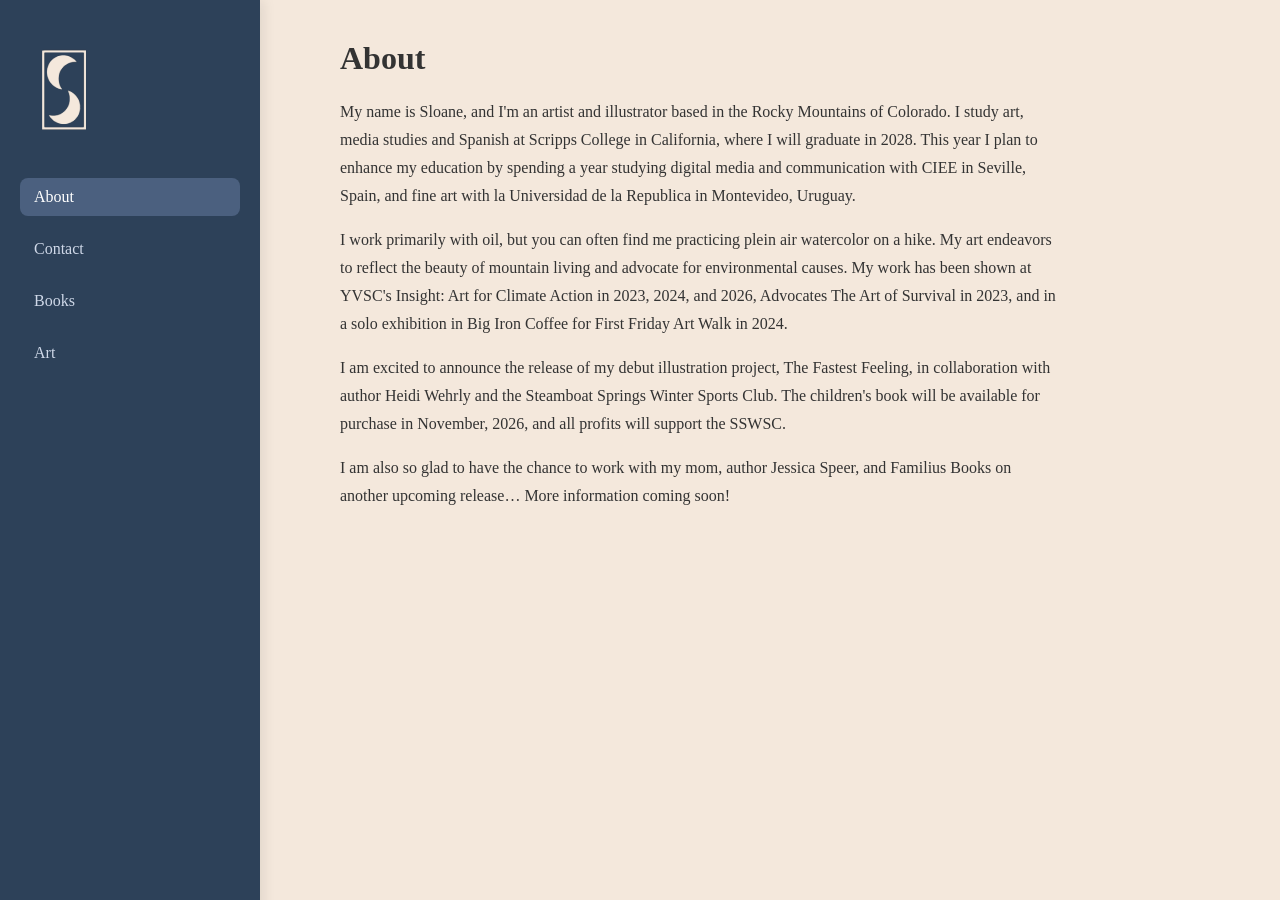
==== about.html @ 622c934f "idek" ====
<!DOCTYPE html>
<html lang="en">
<head>
    <meta charset="UTF-8">
    <meta name="viewport" content="width=device-width, initial-scale=1.0">
    <title>ABOUT</title>
    <link rel="stylesheet" href="style.css">
</head>
<body>
    <div class="page-container">
        <aside class="sidebar">
            <a href="index.html" class="logo-link">
                <img src="Assets/Untitled design.svg" alt="Logo" class="logo-img">
            </a>
            <nav>
                <a href="about.html" class="active">About</a>
                <a href="contact.html">Contact</a>
                <a href="books.html">Books</a>
                <a href="art.html">Art</a>
            </nav>
        </aside>
        <main class="content">
            <h1>About</h1>
            <p>
My name is Sloane, and I'm an artist and illustrator based in the Rocky Mountains of Colorado. I study art, media studies and Spanish at Scripps College in California, where I will graduate in 2028. This year I plan to enhance my education by spending a year studying digital media and communication with CIEE in Seville, Spain, and fine art with la Universidad de la Republica in Montevideo, Uruguay. 
</p>
 <p>
I work primarily with oil, but you can often find me practicing plein air watercolor on a hike. My art endeavors to reflect the beauty of mountain living and advocate for environmental causes. My work has been shown at YVSC's Insight: Art for Climate Action in 2023, 2024, and 2026, Advocates The Art of Survival in 2023, and in a solo exhibition in Big Iron Coffee for First Friday Art Walk in 2024. 
</p>
 <p>
 I am excited to announce the release of my debut illustration project, The Fastest Feeling, in collaboration with author Heidi Wehrly and the Steamboat Springs Winter Sports Club. The children's book will be available for purchase in November, 2026, and all profits will support the SSWSC. 
</p>
 <p>
I am also so glad to have the chance to work with my mom, author Jessica Speer, and Familius Books on another upcoming release… More information coming soon! 
</p>
        </main>
    </div>
</body>
</html>
---- style.css ----
body {
    margin: 0;
    font-family: Georgia, serif;
    background-color: #f4e8dc;
    color: #333;
}

.page-container {
    display: flex;
    min-height: 100vh;
}

.page-container {
    position: relative;
}

.sidebar {
    width: 220px;
    position: fixed;
    top: 0;
    left: 0;
    height: 100vh;
    background: #2d4159;
    color: #f4f4f4;
    padding: 30px 20px;
    box-shadow: 4px 0 12px rgba(0, 0, 0, 0.08);
    z-index: 10;
}

.logo-link {
    display: block;
    margin-bottom: 24px;
    margin-left: -20px;
    text-decoration: none;
}

.logo-img {
    width: 100px;
    height: 100px;
    object-fit: contain;
    border-radius: 12px;
    transition: filter 0.2s ease;
}

.logo-link:hover .logo-img {
    filter: brightness(0) invert(1);
}

.logo-placeholder {
    width: 60px;
    height: 60px;
    background: #f4e8dc;
    color: #2d4159;
    border-radius: 12px;
    display: flex;
    align-items: center;
    justify-content: center;
    font-size: 1.8rem;
    font-weight: 700;
    letter-spacing: -0.02em;
}

.sidebar h2 {
    margin: 0 0 24px;
    font-size: 1.3rem;
    letter-spacing: 0.04em;
}

.sidebar h2 a {
    color: inherit;
    text-decoration: none;
}

.sidebar h2 a:hover {
    color: #ffffff;
}

.sidebar nav {
    display: flex;
    flex-direction: column;
    gap: 14px;
}

.sidebar a {
    color: #cfd8e8;
    text-decoration: none;
    padding: 10px 14px;
    border-radius: 8px;
    transition: background 0.2s ease, color 0.2s ease;
}

.sidebar a:hover,
.sidebar a.active {
    background: #4b607f;
    color: #fff;
}

.logo-link:hover {
    background: transparent !important;
    border-radius: 0 !important;
}

.header-logo {
    position: relative;
    display: block;
    width: calc(100vw - 220px);
    max-width: none;
    height: auto;
    max-height: none;
    object-fit: contain;
    margin: -40px -60px 40px -60px;
}

.content {
    flex: 1;
    padding: 40px 60px;
    margin-left: 280px;
    max-width: calc(100% - 280px);
}

.content h1 {
    margin-top: 0;
    font-size: 2rem;
}

.content p {
    line-height: 1.75;
    max-width: 720px;
}

.collage {
    margin-top: -80px;
}

.collage h2 {
    font-size: 2rem;
    margin-bottom: 22px;
    font-family: 'CocogooseBlock', Georgia, serif;
    letter-spacing: 0.02em;
}

.collage-grid {
    display: grid;
    grid-template-columns: repeat(4, minmax(0, 1fr));
    grid-auto-rows: 375px;
    gap: 28px;
}

.collage-item {
    border-radius: 18px;
    overflow: hidden;
    background: #f4e8dc;
}

.collage-item img {
    width: 100%;
    height: 100%;
    object-fit: contain;
    display: block;
}

.rotate-270 {
    transform: rotate(270deg);
    transform-origin: center;
}

.collage-item.span-2x2 {
    grid-column: span 2;
    grid-row: span 2;
}

.collage-item.span-2x1 {
    grid-column: span 2;
}

.collage-item.span-1x2 {
    grid-row: span 2;
}

@media (max-width: 1200px) {
    .collage-grid {
        grid-template-columns: repeat(3, minmax(0, 1fr));
    }
}

@media (max-width: 768px) {
    .collage-grid {
        grid-template-columns: repeat(2, minmax(0, 1fr));
        grid-auto-rows: 240px;
    }
}

.art-grid {
    display: flex;
    flex-direction: column;
    align-items: center;
    gap: 20px;
    margin-top: 15px;
}

.art-card {
    background: transparent;
    border-radius: 0;
    overflow: visible;
    box-shadow: none;
    border: none;
    display: flex;
    flex-direction: column;
    align-items: center;
    width: 100%;
    max-width: 920px;
}

.art-image {
    display: block;
    width: 100%;
}

.art-image img {
    display: block;
    height: auto;
    width: 100%;
    max-width: 100%;
}

.art-meta {
    padding: 16px 0;
    align-self: flex-start;
    text-align: left;
}

.sold-badge {
    display: inline-block;
    margin: 8px 0 12px;
    padding: 6px 14px;
    background: #7a1219;
    color: #f4e8dc;
    border-radius: 999px;
    font-size: 0.95rem;
    letter-spacing: 0.02em;
    font-weight: 600;
}

.available-badge {
    display: inline-block;
    margin: 8px 0 12px;
    padding: 6px 14px;
    background: #333;
    color: #f4e8dc !important;
    border-radius: 999px;
    font-size: 0.95rem;
    letter-spacing: 0.02em;
    font-weight: 600;
}

.art-meta h2 {
    margin: 0 0 12px;
    font-size: 1.1rem;
}

.art-meta p:not(.sold-badge) {
    margin: 6px 0;
    color: #555;
    font-size: 0.95rem;
}

.social-links {
    margin-top: 24px;
}

.social-link {
    display: inline-flex;
    align-items: center;
    justify-content: center;
    width: 48px;
    height: 48px;
    background: #000;
    border-radius: 14px;
    text-decoration: none;
    transition: transform 0.2s ease, box-shadow 0.2s ease, background 0.2s ease;
}

.social-link:hover {
    transform: translateY(-2px);
    box-shadow: 0 8px 20px rgba(0, 0, 0, 0.25);
}

.social-link svg {
    width: 24px;
    height: 24px;
    fill: #fff;
}

@media (max-width: 768px) {
    .page-container {
        flex-direction: column;
    }

    .sidebar {
        position: relative;
        width: 100%;
        height: auto;
        box-shadow: none;
    }

    .content {
        margin-left: 0;
        max-width: 100%;
    }

    .header-logo {
        position: relative;
        top: auto;
        left: auto;
        right: auto;
        height: auto;
        width: 100%;
        margin-left: 0;
        max-height: 160px;
        object-fit: contain;
    }
}
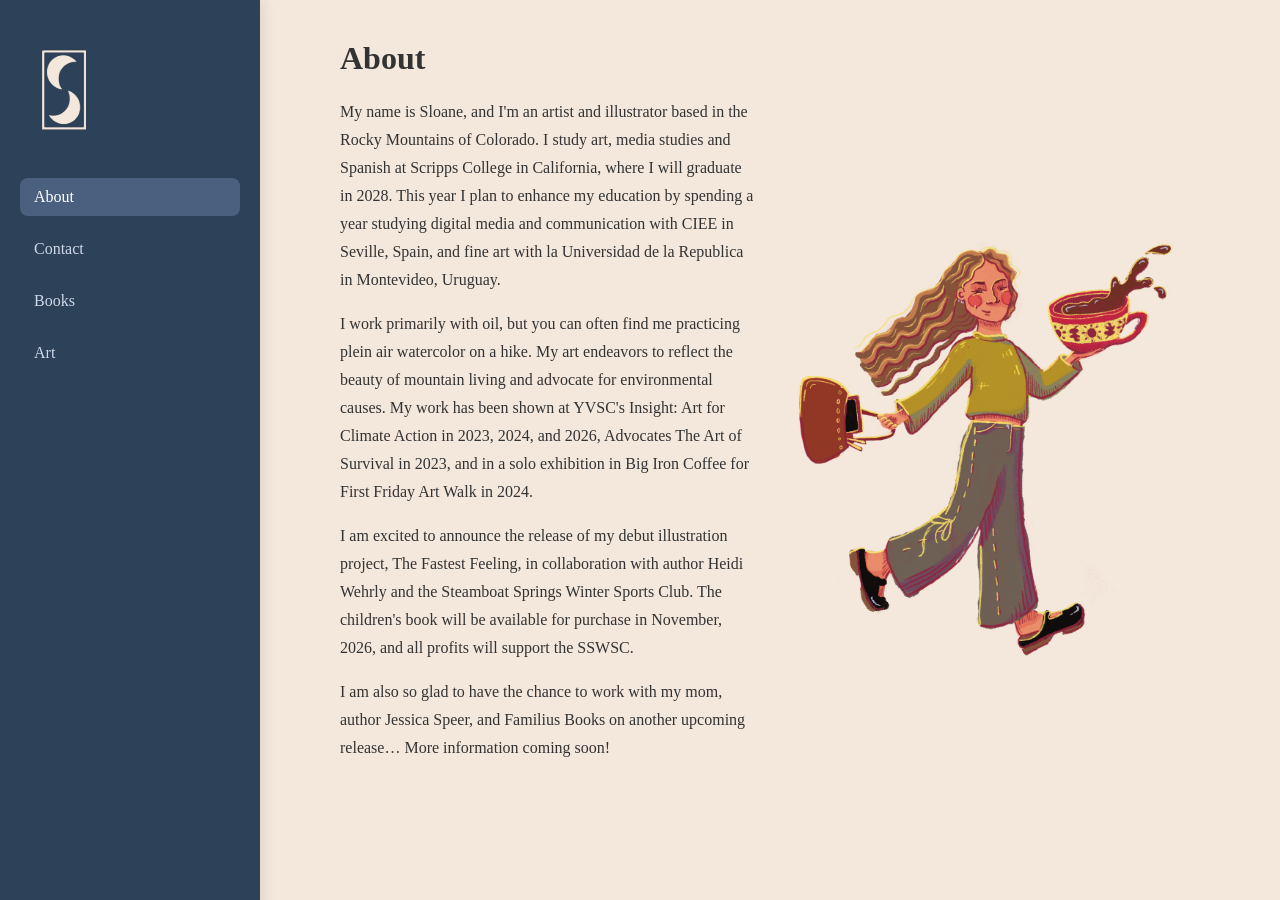
==== commit 8250b48c: "cartoon me added" ====
--- a/about.html
+++ b/about.html
@@ -21,6 +21,7 @@
         </aside>
         <main class="content">
             <h1>About</h1>
+            <img src="Assets/mecartoon.png" alt="Cartoon illustration" class="about-image">
             <p>
 My name is Sloane, and I'm an artist and illustrator based in the Rocky Mountains of Colorado. I study art, media studies and Spanish at Scripps College in California, where I will graduate in 2028. This year I plan to enhance my education by spending a year studying digital media and communication with CIEE in Seville, Spain, and fine art with la Universidad de la Republica in Montevideo, Uruguay. 
 </p>
--- a/style.css
+++ b/style.css
@@ -3,6 +3,7 @@
     font-family: Georgia, serif;
     background-color: #f4e8dc;
     color: #333;
+    overflow-x: hidden;
 }
 
 .page-container {
@@ -103,12 +104,12 @@
 .header-logo {
     position: relative;
     display: block;
-    width: calc(100vw - 220px);
+    width: 100vw;
     max-width: none;
     height: auto;
     max-height: none;
     object-fit: contain;
-    margin: -40px -60px 40px -60px;
+    margin: -40px 0 40px -280px;
 }
 
 .content {
@@ -123,9 +124,25 @@
     font-size: 2rem;
 }
 
+.about-image {
+    float: right;
+    width: 50%;
+    max-width: 480px;
+    margin: 0 0 24px 24px;
+    display: block;
+}
+
 .content p {
     line-height: 1.75;
     max-width: 720px;
+}
+
+@media (max-width: 900px) {
+    .about-image {
+        float: none;
+        width: 100%;
+        margin: 0 0 24px 0;
+    }
 }
 
 .collage {
@@ -301,11 +318,13 @@
         width: 100%;
         height: auto;
         box-shadow: none;
+        padding: 20px 0;
     }
 
     .content {
         margin-left: 0;
         max-width: 100%;
+        padding: 40px 48px;
     }
 
     .header-logo {
@@ -314,9 +333,10 @@
         left: auto;
         right: auto;
         height: auto;
-        width: 100%;
-        margin-left: 0;
-        max-height: 160px;
+        width: calc(100vw - 96px);
+        max-width: 100%;
+        margin: 0 -48px 40px -48px;
+        max-height: none;
         object-fit: contain;
     }
 }
